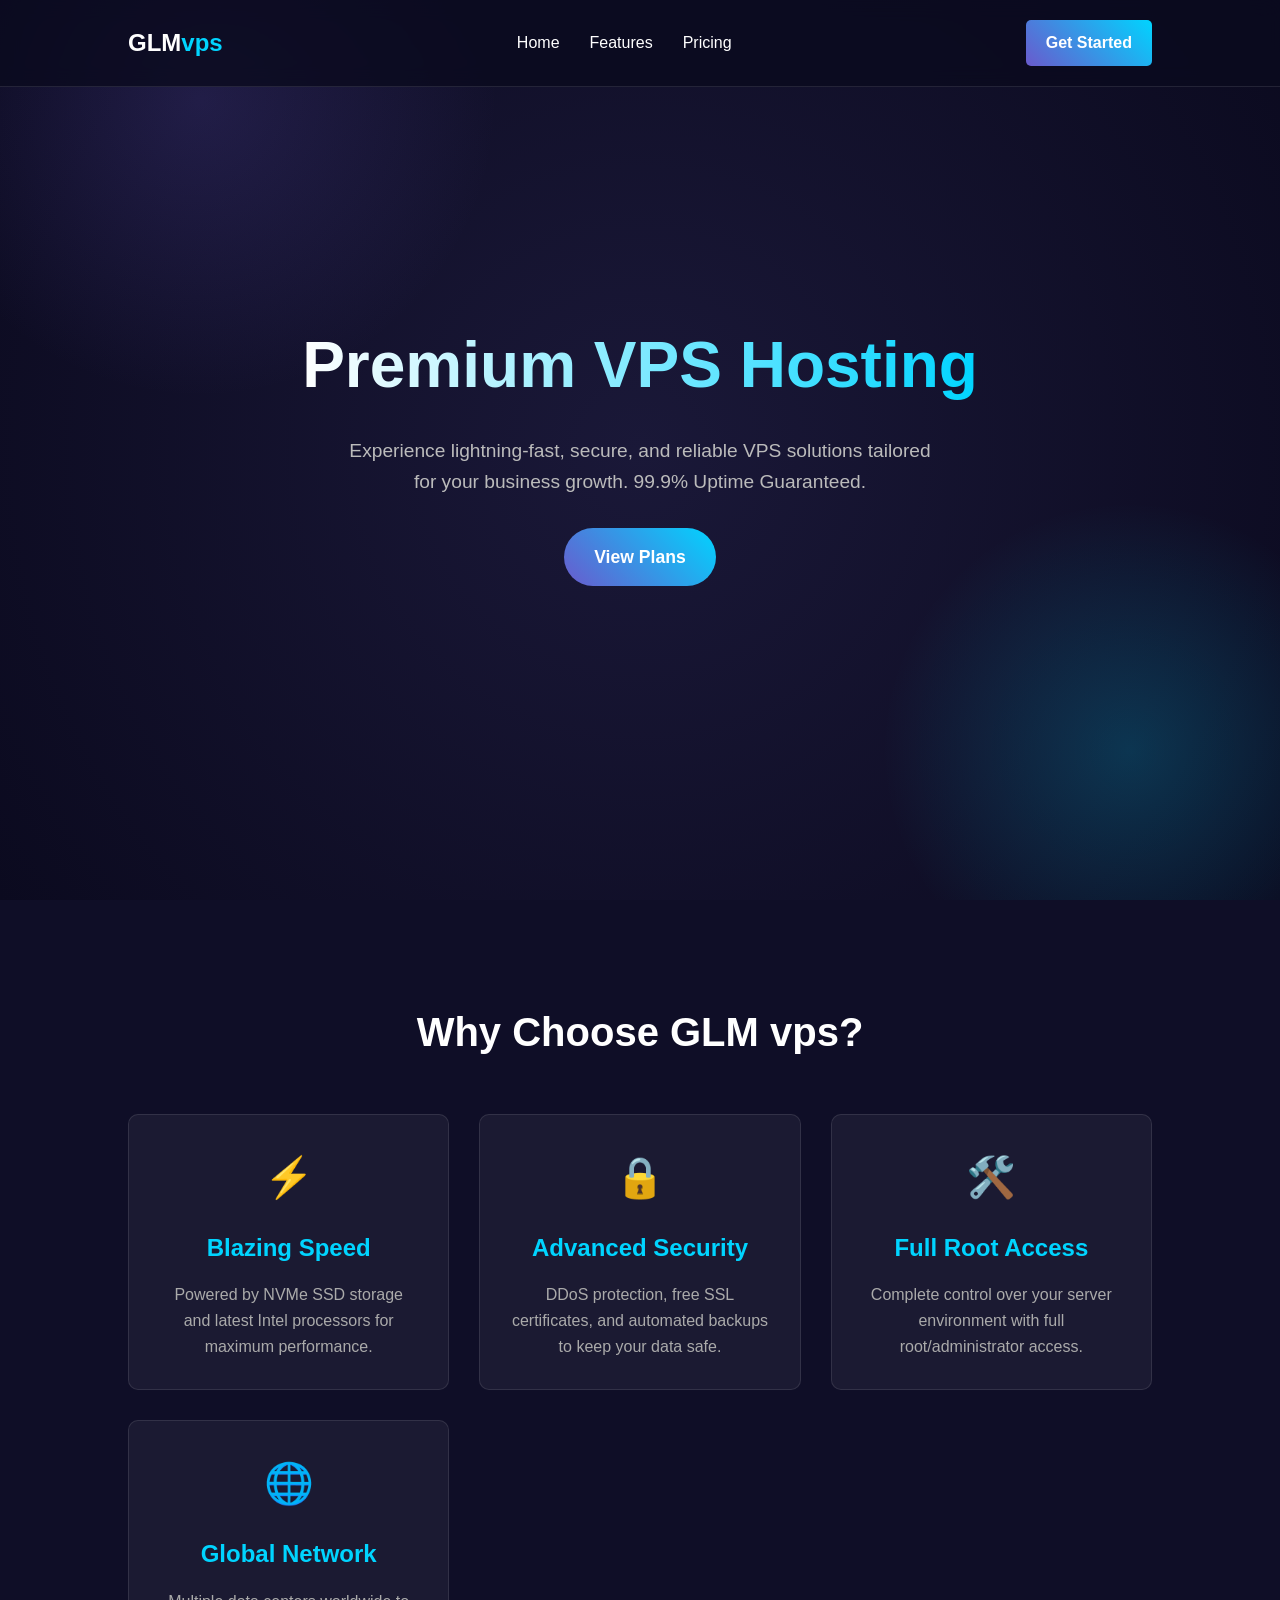
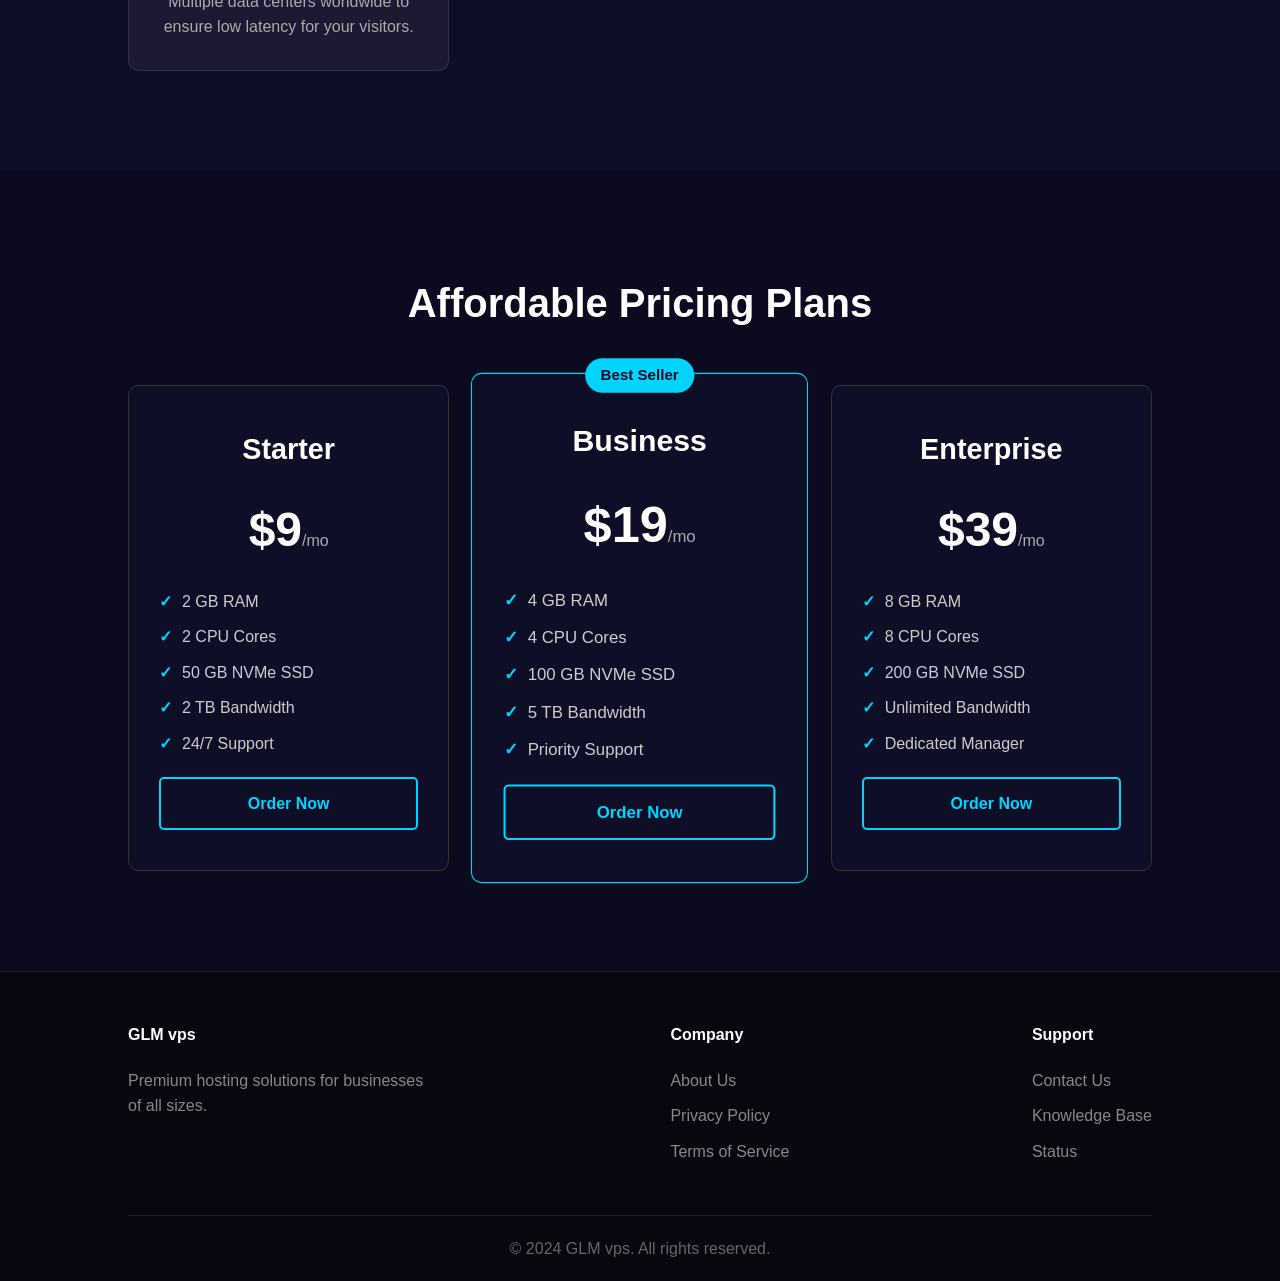
==== index.html @ 68cd2fed "feat: add GLM vps website" ====
<!DOCTYPE html>
<html lang="en">
<head>
    <meta charset="UTF-8">
    <meta name="viewport" content="width=device-width, initial-scale=1.0">
    <title>GLM vps - Premium Hosting & VPS Services</title>
    <style>
        :root {
            --primary: #6a5acd;
            --secondary: #00d4ff;
            --dark: #0b0a1f;
            --light: #ffffff;
            --gray: #f4f4f9;
        }
        * { margin: 0; padding: 0; box-sizing: border-box; font-family: 'Segoe UI', Tahoma, Geneva, Verdana, sans-serif; }
        body { background-color: var(--dark); color: var(--light); line-height: 1.6; }
        
        /* Navigation */
        nav {
            display: flex;
            justify-content: space-between;
            align-items: center;
            padding: 20px 10%;
            background: rgba(11, 10, 31, 0.8);
            backdrop-filter: blur(10px);
            position: fixed;
            width: 100%;
            top: 0;
            z-index: 1000;
            border-bottom: 1px solid rgba(255,255,255,0.1);
        }
        .logo { font-size: 24px; font-weight: bold; color: var(--light); text-decoration: none; }
        .logo span { color: var(--secondary); }
        .nav-links { display: flex; gap: 30px; list-style: none; }
        .nav-links a { color: var(--light); text-decoration: none; font-weight: 500; transition: 0.3s; }
        .nav-links a:hover { color: var(--secondary); }
        .btn-nav { background: linear-gradient(45deg, var(--primary), var(--secondary)); color: white; padding: 10px 20px; border-radius: 5px; text-decoration: none; font-weight: bold; }

        /* Hero Section */
        .hero {
            min-height: 100vh;
            display: flex;
            flex-direction: column;
            justify-content: center;
            align-items: center;
            text-align: center;
            padding: 0 10%;
            background: radial-gradient(circle at 50% 50%, #1a1838 0%, var(--dark) 100%);
            position: relative;
            overflow: hidden;
        }
        .hero::before {
            content: '';
            position: absolute;
            width: 600px;
            height: 600px;
            background: radial-gradient(circle, var(--primary) 0%, transparent 70%);
            opacity: 0.2;
            top: -200px;
            left: -100px;
        }
        .hero::after {
            content: '';
            position: absolute;
            width: 500px;
            height: 500px;
            background: radial-gradient(circle, var(--secondary) 0%, transparent 70%);
            opacity: 0.2;
            bottom: -100px;
            right: -100px;
        }
        .hero h1 { font-size: 4rem; margin-bottom: 20px; background: linear-gradient(90deg, var(--light), var(--secondary)); -webkit-background-clip: text; -webkit-text-fill-color: transparent; z-index: 1; }
        .hero p { font-size: 1.2rem; color: #bbb; max-width: 600px; margin-bottom: 30px; z-index: 1; }
        .btn-hero { background: linear-gradient(45deg, var(--primary), var(--secondary)); color: white; padding: 15px 30px; border-radius: 30px; text-decoration: none; font-weight: bold; font-size: 1.1rem; z-index: 1; transition: transform 0.3s; }
        .btn-hero:hover { transform: scale(1.05); }

        /* Features */
        .features { padding: 100px 10%; background: #0f0e27; text-align: center; }
        .features h2 { font-size: 2.5rem; margin-bottom: 50px; color: var(--light); }
        .features-grid { display: grid; grid-template-columns: repeat(auto-fit, minmax(300px, 1fr)); gap: 30px; }
        .feature-card { background: rgba(255,255,255,0.05); padding: 30px; border-radius: 10px; border: 1px solid rgba(255,255,255,0.1); transition: 0.3s; }
        .feature-card:hover { transform: translateY(-10px); border-color: var(--secondary); }
        .feature-icon { font-size: 40px; margin-bottom: 20px; }
        .feature-card h3 { font-size: 1.5rem; margin-bottom: 15px; color: var(--secondary); }
        .feature-card p { color: #aaa; }

        /* Pricing */
        .pricing { padding: 100px 10%; text-align: center; }
        .pricing h2 { font-size: 2.5rem; margin-bottom: 50px; }
        .pricing-grid { display: grid; grid-template-columns: repeat(auto-fit, minmax(300px, 1fr)); gap: 30px; max-width: 1200px; margin: 0 auto; }
        .price-card { background: #0f0e27; border: 1px solid #333; border-radius: 10px; padding: 40px 30px; position: relative; transition: 0.3s; }
        .price-card:hover { border-color: var(--primary); }
        .price-card.featured { border-color: var(--secondary); transform: scale(1.05); }
        .badge { position: absolute; top: -15px; left: 50%; transform: translateX(-50%); background: var(--secondary); color: var(--dark); padding: 5px 15px; border-radius: 20px; font-weight: bold; font-size: 0.9rem; }
        .price-card h3 { font-size: 1.8rem; margin-bottom: 10px; }
        .price { font-size: 3rem; font-weight: bold; color: var(--light); margin: 20px 0; }
        .price span { font-size: 1rem; color: #aaa; font-weight: normal; }
        .price-card ul { list-style: none; margin: 20px 0; text-align: left; }
        .price-card ul li { margin-bottom: 10px; color: #ccc; }
        .price-card ul li::before { content: '✓'; color: var(--secondary); margin-right: 10px; font-weight: bold; }
        .btn-price { display: block; text-align: center; padding: 12px; background: transparent; border: 2px solid var(--secondary); color: var(--secondary); text-decoration: none; border-radius: 5px; font-weight: bold; margin-top: 20px; transition: 0.3s; }
        .btn-price:hover { background: var(--secondary); color: var(--dark); }

        /* Footer */
        footer { background: #08070f; padding: 50px 10% 20px; border-top: 1px solid #222; }
        .footer-content { display: flex; justify-content: space-between; flex-wrap: wrap; gap: 40px; margin-bottom: 40px; }
        .footer-col h4 { color: var(--light); margin-bottom: 20px; }
        .footer-col a { display: block; color: #888; text-decoration: none; margin-bottom: 10px; transition: 0.3s; }
        .footer-col a:hover { color: var(--secondary); }
        .footer-bottom { text-align: center; color: #666; border-top: 1px solid #222; padding-top: 20px; }

        @media (max-width: 768px) {
            .nav-links { display: none; }
            .hero h1 { font-size: 2.5rem; }
            .price-card.featured { transform: none; }
        }
    </style>
</head>
<body>

    <nav>
        <a href="#" class="logo">GLM<span>vps</span></a>
        <ul class="nav-links">
            <li><a href="#home">Home</a></li>
            <li><a href="#features">Features</a></li>
            <li><a href="#pricing">Pricing</a></li>
        </ul>
        <a href="#pricing" class="btn-nav">Get Started</a>
    </nav>

    <section class="hero" id="home">
        <h1>Premium VPS Hosting</h1>
        <p>Experience lightning-fast, secure, and reliable VPS solutions tailored for your business growth. 99.9% Uptime Guaranteed.</p>
        <a href="#pricing" class="btn-hero">View Plans</a>
    </section>

    <section class="features" id="features">
        <h2>Why Choose GLM vps?</h2>
        <div class="features-grid">
            <div class="feature-card">
                <div class="feature-icon">⚡</div>
                <h3>Blazing Speed</h3>
                <p>Powered by NVMe SSD storage and latest Intel processors for maximum performance.</p>
            </div>
            <div class="feature-card">
                <div class="feature-icon">🔒</div>
                <h3>Advanced Security</h3>
                <p>DDoS protection, free SSL certificates, and automated backups to keep your data safe.</p>
            </div>
            <div class="feature-card">
                <div class="feature-icon">🛠️</div>
                <h3>Full Root Access</h3>
                <p>Complete control over your server environment with full root/administrator access.</p>
            </div>
            <div class="feature-card">
                <div class="feature-icon">🌐</div>
                <h3>Global Network</h3>
                <p>Multiple data centers worldwide to ensure low latency for your visitors.</p>
            </div>
        </div>
    </section>

    <section class="pricing" id="pricing">
        <h2>Affordable Pricing Plans</h2>
        <div class="pricing-grid">
            <div class="price-card">
                <h3>Starter</h3>
                <div class="price">$9<span>/mo</span></div>
                <ul>
                    <li>2 GB RAM</li>
                    <li>2 CPU Cores</li>
                    <li>50 GB NVMe SSD</li>
                    <li>2 TB Bandwidth</li>
                    <li>24/7 Support</li>
                </ul>
                <a href="#" class="btn-price">Order Now</a>
            </div>
            <div class="price-card featured">
                <span class="badge">Best Seller</span>
                <h3>Business</h3>
                <div class="price">$19<span>/mo</span></div>
                <ul>
                    <li>4 GB RAM</li>
                    <li>4 CPU Cores</li>
                    <li>100 GB NVMe SSD</li>
                    <li>5 TB Bandwidth</li>
                    <li>Priority Support</li>
                </ul>
                <a href="#" class="btn-price">Order Now</a>
            </div>
            <div class="price-card">
                <h3>Enterprise</h3>
                <div class="price">$39<span>/mo</span></div>
                <ul>
                    <li>8 GB RAM</li>
                    <li>8 CPU Cores</li>
                    <li>200 GB NVMe SSD</li>
                    <li>Unlimited Bandwidth</li>
                    <li>Dedicated Manager</li>
                </ul>
                <a href="#" class="btn-price">Order Now</a>
            </div>
        </div>
    </section>

    <footer>
        <div class="footer-content">
            <div class="footer-col">
                <h4>GLM vps</h4>
                <p style="color: #888; max-width: 300px;">Premium hosting solutions for businesses of all sizes.</p>
            </div>
            <div class="footer-col">
                <h4>Company</h4>
                <a href="#">About Us</a>
                <a href="#">Privacy Policy</a>
                <a href="#">Terms of Service</a>
            </div>
            <div class="footer-col">
                <h4>Support</h3>
                <a href="#">Contact Us</a>
                <a href="#">Knowledge Base</a>
                <a href="#">Status</a>
            </div>
        </div>
        <div class="footer-bottom">
            <p>&copy; 2024 GLM vps. All rights reserved.</p>
        </div>
    </footer>

</body>
</html>
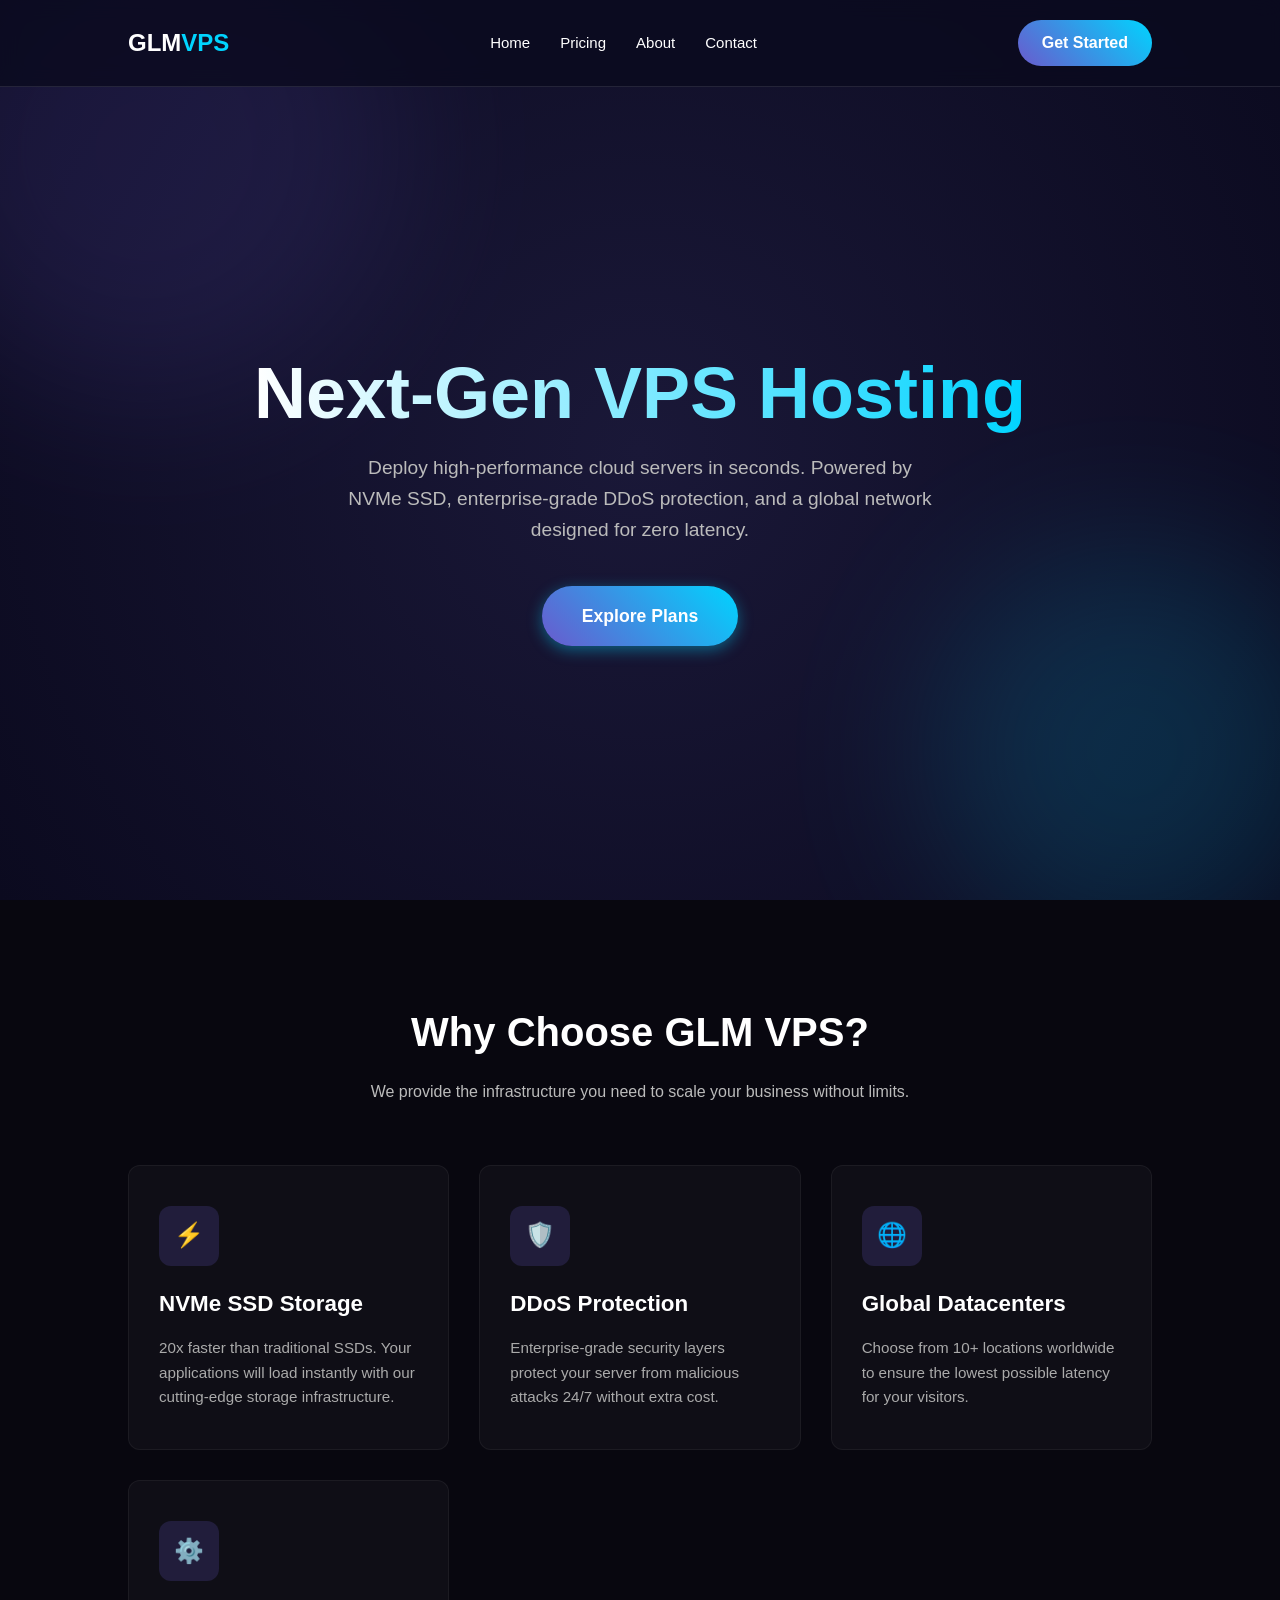
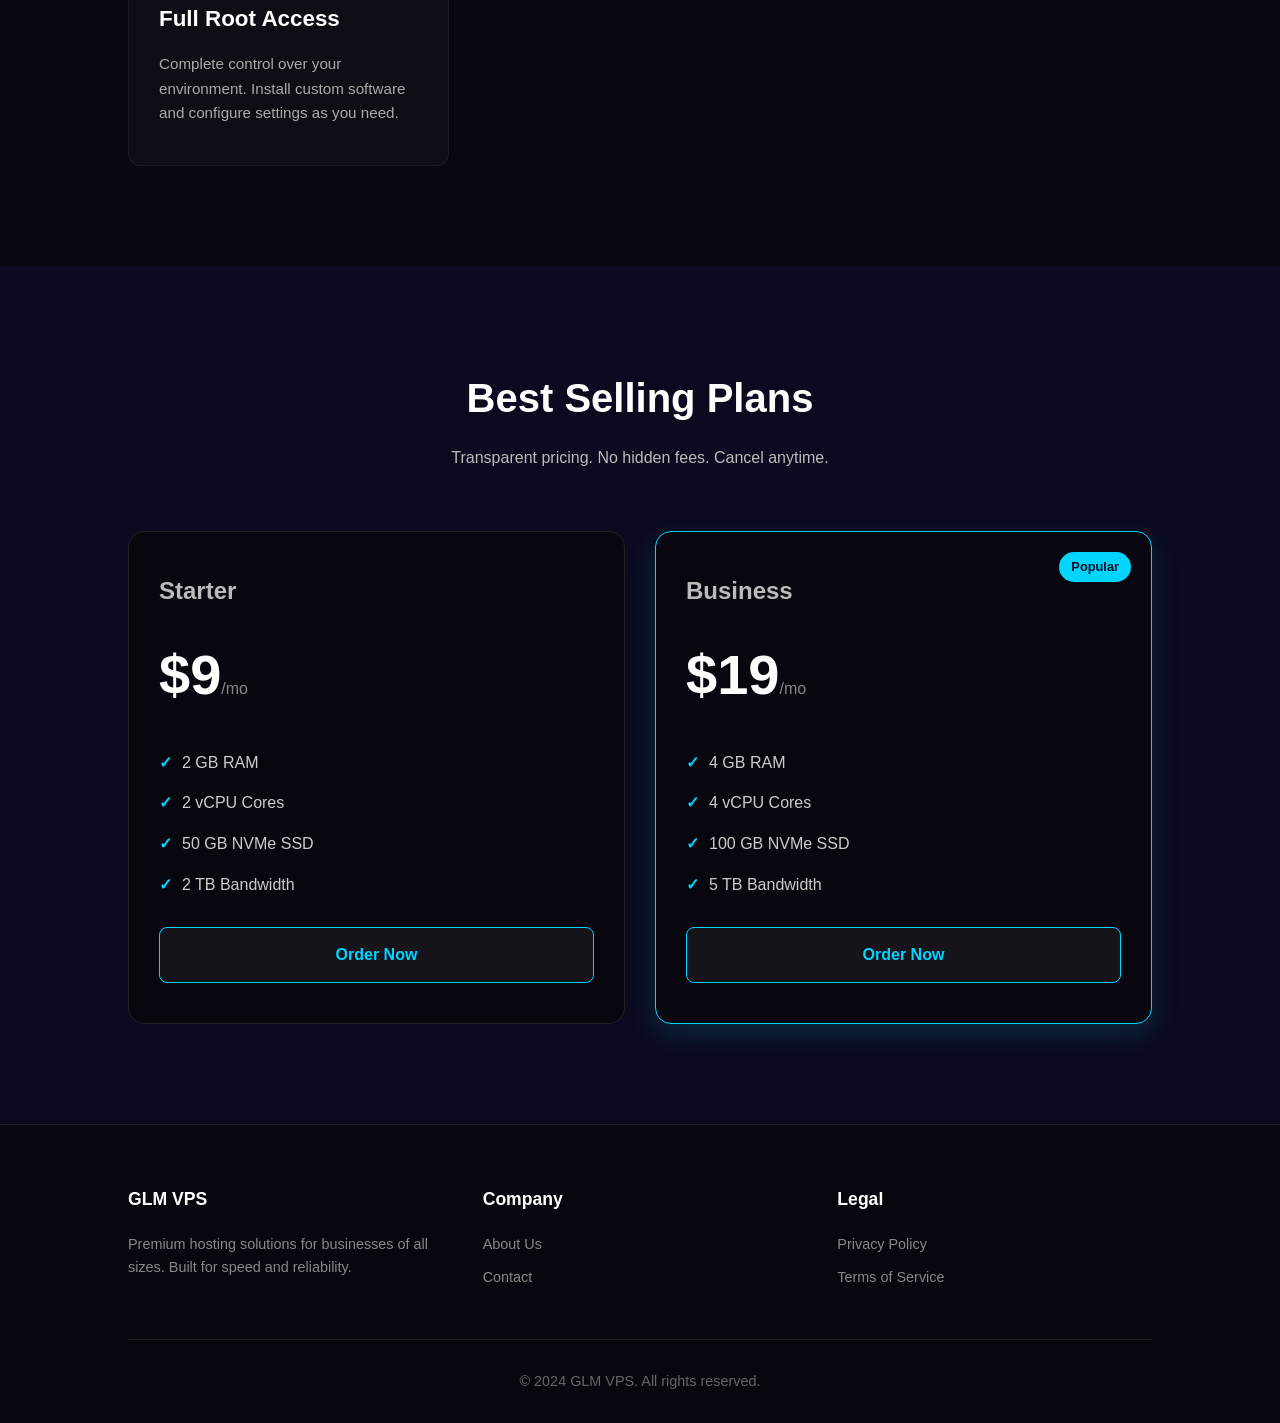
==== commit ebbefb04: "feat: pro index page" ====
--- a/index.html
+++ b/index.html
@@ -4,202 +4,91 @@
 <head>
     <meta charset="UTF-8">
     <meta name="viewport" content="width=device-width, initial-scale=1.0">
-    <title>GLM vps - Premium Hosting & VPS Services</title>
-    <style>
-        :root {
-            --primary: #6a5acd;
-            --secondary: #00d4ff;
-            --dark: #0b0a1f;
-            --light: #ffffff;
-            --gray: #f4f4f9;
-        }
-        * { margin: 0; padding: 0; box-sizing: border-box; font-family: 'Segoe UI', Tahoma, Geneva, Verdana, sans-serif; }
-        body { background-color: var(--dark); color: var(--light); line-height: 1.6; }
-        
-        /* Navigation */
-        nav {
-            display: flex;
-            justify-content: space-between;
-            align-items: center;
-            padding: 20px 10%;
-            background: rgba(11, 10, 31, 0.8);
-            backdrop-filter: blur(10px);
-            position: fixed;
-            width: 100%;
-            top: 0;
-            z-index: 1000;
-            border-bottom: 1px solid rgba(255,255,255,0.1);
-        }
-        .logo { font-size: 24px; font-weight: bold; color: var(--light); text-decoration: none; }
-        .logo span { color: var(--secondary); }
-        .nav-links { display: flex; gap: 30px; list-style: none; }
-        .nav-links a { color: var(--light); text-decoration: none; font-weight: 500; transition: 0.3s; }
-        .nav-links a:hover { color: var(--secondary); }
-        .btn-nav { background: linear-gradient(45deg, var(--primary), var(--secondary)); color: white; padding: 10px 20px; border-radius: 5px; text-decoration: none; font-weight: bold; }
-
-        /* Hero Section */
-        .hero {
-            min-height: 100vh;
-            display: flex;
-            flex-direction: column;
-            justify-content: center;
-            align-items: center;
-            text-align: center;
-            padding: 0 10%;
-            background: radial-gradient(circle at 50% 50%, #1a1838 0%, var(--dark) 100%);
-            position: relative;
-            overflow: hidden;
-        }
-        .hero::before {
-            content: '';
-            position: absolute;
-            width: 600px;
-            height: 600px;
-            background: radial-gradient(circle, var(--primary) 0%, transparent 70%);
-            opacity: 0.2;
-            top: -200px;
-            left: -100px;
-        }
-        .hero::after {
-            content: '';
-            position: absolute;
-            width: 500px;
-            height: 500px;
-            background: radial-gradient(circle, var(--secondary) 0%, transparent 70%);
-            opacity: 0.2;
-            bottom: -100px;
-            right: -100px;
-        }
-        .hero h1 { font-size: 4rem; margin-bottom: 20px; background: linear-gradient(90deg, var(--light), var(--secondary)); -webkit-background-clip: text; -webkit-text-fill-color: transparent; z-index: 1; }
-        .hero p { font-size: 1.2rem; color: #bbb; max-width: 600px; margin-bottom: 30px; z-index: 1; }
-        .btn-hero { background: linear-gradient(45deg, var(--primary), var(--secondary)); color: white; padding: 15px 30px; border-radius: 30px; text-decoration: none; font-weight: bold; font-size: 1.1rem; z-index: 1; transition: transform 0.3s; }
-        .btn-hero:hover { transform: scale(1.05); }
-
-        /* Features */
-        .features { padding: 100px 10%; background: #0f0e27; text-align: center; }
-        .features h2 { font-size: 2.5rem; margin-bottom: 50px; color: var(--light); }
-        .features-grid { display: grid; grid-template-columns: repeat(auto-fit, minmax(300px, 1fr)); gap: 30px; }
-        .feature-card { background: rgba(255,255,255,0.05); padding: 30px; border-radius: 10px; border: 1px solid rgba(255,255,255,0.1); transition: 0.3s; }
-        .feature-card:hover { transform: translateY(-10px); border-color: var(--secondary); }
-        .feature-icon { font-size: 40px; margin-bottom: 20px; }
-        .feature-card h3 { font-size: 1.5rem; margin-bottom: 15px; color: var(--secondary); }
-        .feature-card p { color: #aaa; }
-
-        /* Pricing */
-        .pricing { padding: 100px 10%; text-align: center; }
-        .pricing h2 { font-size: 2.5rem; margin-bottom: 50px; }
-        .pricing-grid { display: grid; grid-template-columns: repeat(auto-fit, minmax(300px, 1fr)); gap: 30px; max-width: 1200px; margin: 0 auto; }
-        .price-card { background: #0f0e27; border: 1px solid #333; border-radius: 10px; padding: 40px 30px; position: relative; transition: 0.3s; }
-        .price-card:hover { border-color: var(--primary); }
-        .price-card.featured { border-color: var(--secondary); transform: scale(1.05); }
-        .badge { position: absolute; top: -15px; left: 50%; transform: translateX(-50%); background: var(--secondary); color: var(--dark); padding: 5px 15px; border-radius: 20px; font-weight: bold; font-size: 0.9rem; }
-        .price-card h3 { font-size: 1.8rem; margin-bottom: 10px; }
-        .price { font-size: 3rem; font-weight: bold; color: var(--light); margin: 20px 0; }
-        .price span { font-size: 1rem; color: #aaa; font-weight: normal; }
-        .price-card ul { list-style: none; margin: 20px 0; text-align: left; }
-        .price-card ul li { margin-bottom: 10px; color: #ccc; }
-        .price-card ul li::before { content: '✓'; color: var(--secondary); margin-right: 10px; font-weight: bold; }
-        .btn-price { display: block; text-align: center; padding: 12px; background: transparent; border: 2px solid var(--secondary); color: var(--secondary); text-decoration: none; border-radius: 5px; font-weight: bold; margin-top: 20px; transition: 0.3s; }
-        .btn-price:hover { background: var(--secondary); color: var(--dark); }
-
-        /* Footer */
-        footer { background: #08070f; padding: 50px 10% 20px; border-top: 1px solid #222; }
-        .footer-content { display: flex; justify-content: space-between; flex-wrap: wrap; gap: 40px; margin-bottom: 40px; }
-        .footer-col h4 { color: var(--light); margin-bottom: 20px; }
-        .footer-col a { display: block; color: #888; text-decoration: none; margin-bottom: 10px; transition: 0.3s; }
-        .footer-col a:hover { color: var(--secondary); }
-        .footer-bottom { text-align: center; color: #666; border-top: 1px solid #222; padding-top: 20px; }
-
-        @media (max-width: 768px) {
-            .nav-links { display: none; }
-            .hero h1 { font-size: 2.5rem; }
-            .price-card.featured { transform: none; }
-        }
-    </style>
+    <title>GLM VPS - High Performance SSD VPS Hosting &amp; Cloud Servers</title>
+    <meta name="description" content="Experience lightning-fast, secure, and reliable VPS hosting with GLM VPS. 99.9% Uptime Guarantee, NVMe SSD Storage, and 24/7 Expert Support.">
+    <meta name="keywords" content="VPS Hosting, Cloud Servers, SSD VPS, Cheap VPS, GLM VPS, Web Hosting">
+    <!-- Open Graph / SEO -->
+    <meta property="og:title" content="GLM VPS - Premium High Performance Hosting">
+    <meta property="og:description" content="Blazing fast NVMe SSD VPS Hosting with 99.9% uptime.">
+    <meta property="og:type" content="website">
+    <link rel="stylesheet" href="style.css">
 </head>
 <body>
-
     <nav>
-        <a href="#" class="logo">GLM<span>vps</span></a>
-        <ul class="nav-links">
-            <li><a href="#home">Home</a></li>
-            <li><a href="#features">Features</a></li>
-            <li><a href="#pricing">Pricing</a></li>
+        <a href="index.html" class="logo">GLM<span>VPS</span></a>
+        <ul class="nav-links" id="navLinks">
+            <li><a href="index.html">Home</a></li>
+            <li><a href="pricing.html">Pricing</a></li>
+            <li><a href="about.html">About</a></li>
+            <li><a href="contact.html">Contact</a></li>
         </ul>
-        <a href="#pricing" class="btn-nav">Get Started</a>
+        <a href="pricing.html" class="btn-nav">Get Started</a>
+        <button class="hamburger" onclick="toggleMenu()">☰</button>
     </nav>
 
-    <section class="hero" id="home">
-        <h1>Premium VPS Hosting</h1>
-        <p>Experience lightning-fast, secure, and reliable VPS solutions tailored for your business growth. 99.9% Uptime Guaranteed.</p>
-        <a href="#pricing" class="btn-hero">View Plans</a>
+    <section class="hero">
+        <h1>Next-Gen VPS Hosting</h1>
+        <p>Deploy high-performance cloud servers in seconds. Powered by NVMe SSD, enterprise-grade DDoS protection, and a global network designed for zero latency.</p>
+        <a href="pricing.html" class="btn-hero">Explore Plans</a>
     </section>
 
-    <section class="features" id="features">
-        <h2>Why Choose GLM vps?</h2>
+    <section class="features">
+        <div class="section-header">
+            <h2>Why Choose GLM VPS?</h2>
+            <p>We provide the infrastructure you need to scale your business without limits.</p>
+        </div>
         <div class="features-grid">
             <div class="feature-card">
                 <div class="feature-icon">⚡</div>
-                <h3>Blazing Speed</h3>
-                <p>Powered by NVMe SSD storage and latest Intel processors for maximum performance.</p>
+                <h3>NVMe SSD Storage</h3>
+                <p>20x faster than traditional SSDs. Your applications will load instantly with our cutting-edge storage infrastructure.</p>
             </div>
             <div class="feature-card">
-                <div class="feature-icon">🔒</div>
-                <h3>Advanced Security</h3>
-                <p>DDoS protection, free SSL certificates, and automated backups to keep your data safe.</p>
-            </div>
-            <div class="feature-card">
-                <div class="feature-icon">🛠️</div>
-                <h3>Full Root Access</h3>
-                <p>Complete control over your server environment with full root/administrator access.</p>
+                <div class="feature-icon">🛡️</div>
+                <h3>DDoS Protection</h3>
+                <p>Enterprise-grade security layers protect your server from malicious attacks 24/7 without extra cost.</p>
             </div>
             <div class="feature-card">
                 <div class="feature-icon">🌐</div>
-                <h3>Global Network</h3>
-                <p>Multiple data centers worldwide to ensure low latency for your visitors.</p>
+                <h3>Global Datacenters</h3>
+                <p>Choose from 10+ locations worldwide to ensure the lowest possible latency for your visitors.</p>
+            </div>
+            <div class="feature-card">
+                <div class="feature-icon">⚙️</div>
+                <h3>Full Root Access</h3>
+                <p>Complete control over your environment. Install custom software and configure settings as you need.</p>
             </div>
         </div>
     </section>
 
-    <section class="pricing" id="pricing">
-        <h2>Affordable Pricing Plans</h2>
+    <section class="pricing">
+        <div class="section-header">
+            <h2>Best Selling Plans</h2>
+            <p>Transparent pricing. No hidden fees. Cancel anytime.</p>
+        </div>
         <div class="pricing-grid">
             <div class="price-card">
                 <h3>Starter</h3>
                 <div class="price">$9<span>/mo</span></div>
                 <ul>
                     <li>2 GB RAM</li>
-                    <li>2 CPU Cores</li>
+                    <li>2 vCPU Cores</li>
                     <li>50 GB NVMe SSD</li>
                     <li>2 TB Bandwidth</li>
-                    <li>24/7 Support</li>
                 </ul>
-                <a href="#" class="btn-price">Order Now</a>
+                <a href="contact.html" class="btn-price">Order Now</a>
             </div>
             <div class="price-card featured">
-                <span class="badge">Best Seller</span>
+                <span class="badge">Popular</span>
                 <h3>Business</h3>
                 <div class="price">$19<span>/mo</span></div>
                 <ul>
                     <li>4 GB RAM</li>
-                    <li>4 CPU Cores</li>
+                    <li>4 vCPU Cores</li>
                     <li>100 GB NVMe SSD</li>
                     <li>5 TB Bandwidth</li>
-                    <li>Priority Support</li>
                 </ul>
-                <a href="#" class="btn-price">Order Now</a>
-            </div>
-            <div class="price-card">
-                <h3>Enterprise</h3>
-                <div class="price">$39<span>/mo</span></div>
-                <ul>
-                    <li>8 GB RAM</li>
-                    <li>8 CPU Cores</li>
-                    <li>200 GB NVMe SSD</li>
-                    <li>Unlimited Bandwidth</li>
-                    <li>Dedicated Manager</li>
-                </ul>
-                <a href="#" class="btn-price">Order Now</a>
+                <a href="contact.html" class="btn-price">Order Now</a>
             </div>
         </div>
     </section>
@@ -207,26 +96,27 @@
     <footer>
         <div class="footer-content">
             <div class="footer-col">
-                <h4>GLM vps</h4>
-                <p style="color: #888; max-width: 300px;">Premium hosting solutions for businesses of all sizes.</p>
+                <h4>GLM VPS</h4>
+                <p style="color: #888; font-size: 0.9rem;">Premium hosting solutions for businesses of all sizes. Built for speed and reliability.</p>
             </div>
             <div class="footer-col">
                 <h4>Company</h4>
-                <a href="#">About Us</a>
+                <a href="about.html">About Us</a>
+                <a href="contact.html">Contact</a>
+            </div>
+            <div class="footer-col">
+                <h4>Legal</h4>
                 <a href="#">Privacy Policy</a>
                 <a href="#">Terms of Service</a>
             </div>
-            <div class="footer-col">
-                <h4>Support</h3>
-                <a href="#">Contact Us</a>
-                <a href="#">Knowledge Base</a>
-                <a href="#">Status</a>
-            </div>
         </div>
         <div class="footer-bottom">
-            <p>&copy; 2024 GLM vps. All rights reserved.</p>
+            <p>&copy; 2024 GLM VPS. All rights reserved.</p>
         </div>
     </footer>
 
-</body>
-</html>
+    <script>
+        function toggleMenu() {
+            document.getElementById('navLinks').classList.toggle('active');
+        }
+    
--- a/style.css
+++ b/style.css
@@ -0,0 +1,105 @@
+
+:root {
+    --primary: #6a5acd;
+    --secondary: #00d4ff;
+    --dark: #0b0a1f;
+    --darker: #08070f;
+    --light: #ffffff;
+    --gray: #bbb;
+}
+* { margin: 0; padding: 0; box-sizing: border-box; font-family: 'Inter', 'Segoe UI', Tahoma, Geneva, Verdana, sans-serif; }
+html { scroll-behavior: smooth; }
+body { background-color: var(--dark); color: var(--light); line-height: 1.6; overflow-x: hidden; }
+a { text-decoration: none; color: var(--light); }
+img { max-width: 100%; }
+
+/* Navigation */
+nav {
+    display: flex; justify-content: space-between; align-items: center;
+    padding: 20px 10%; background: rgba(11, 10, 31, 0.8);
+    backdrop-filter: blur(10px); position: fixed; width: 100%; top: 0; z-index: 1000;
+    border-bottom: 1px solid rgba(255,255,255,0.1);
+}
+.logo { font-size: 24px; font-weight: 800; }
+.logo span { color: var(--secondary); }
+.nav-links { display: flex; gap: 30px; list-style: none; }
+.nav-links a { font-weight: 500; transition: 0.3s; font-size: 15px; }
+.nav-links a:hover { color: var(--secondary); }
+.btn-nav { background: linear-gradient(45deg, var(--primary), var(--secondary)); padding: 10px 24px; border-radius: 30px; font-weight: 600; }
+.hamburger { display: none; cursor: pointer; font-size: 24px; color: white; background: none; border: none; }
+
+/* Hero Section */
+.hero {
+    min-height: 100vh; display: flex; flex-direction: column; justify-content: center; align-items: center;
+    text-align: center; padding: 100px 10% 0; background: radial-gradient(circle at 50% 50%, #1a1838 0%, var(--dark) 100%);
+    position: relative; overflow: hidden;
+}
+.hero::before, .hero::after { content: ''; position: absolute; border-radius: 50%; filter: blur(80px); opacity: 0.15; z-index: 0; }
+.hero::before { width: 500px; height: 500px; background: var(--primary); top: -100px; left: -100px; }
+.hero::after { width: 400px; height: 400px; background: var(--secondary); bottom: -50px; right: -50px; }
+.hero h1 { font-size: 4.5rem; margin-bottom: 20px; line-height: 1.1; background: linear-gradient(90deg, #fff, var(--secondary)); -webkit-background-clip: text; -webkit-text-fill-color: transparent; z-index: 1; }
+.hero p { font-size: 1.2rem; color: var(--gray); max-width: 600px; margin-bottom: 40px; z-index: 1; }
+.btn-hero { background: linear-gradient(45deg, var(--primary), var(--secondary)); color: white; padding: 16px 40px; border-radius: 30px; font-weight: 700; font-size: 1.1rem; z-index: 1; transition: transform 0.3s; box-shadow: 0 4px 15px rgba(0, 212, 255, 0.4); }
+.btn-hero:hover { transform: translateY(-3px); }
+
+/* Sections General */
+section { padding: 100px 10%; }
+.section-header { text-align: center; margin-bottom: 60px; }
+.section-header h2 { font-size: 2.5rem; margin-bottom: 15px; color: var(--light); }
+.section-header p { color: var(--gray); max-width: 600px; margin: 0 auto; }
+
+/* Features */
+.features { background: var(--darker); }
+.features-grid { display: grid; grid-template-columns: repeat(auto-fit, minmax(300px, 1fr)); gap: 30px; }
+.feature-card { background: rgba(255,255,255,0.03); padding: 40px 30px; border-radius: 12px; border: 1px solid rgba(255,255,255,0.05); transition: 0.4s; }
+.feature-card:hover { transform: translateY(-10px); background: rgba(255,255,255,0.05); border-color: var(--secondary); }
+.feature-icon { width: 60px; height: 60px; background: rgba(106, 90, 205, 0.2); border-radius: 12px; display: flex; align-items: center; justify-content: center; font-size: 24px; margin-bottom: 20px; color: var(--secondary); }
+.feature-card h3 { font-size: 1.4rem; margin-bottom: 15px; color: var(--light); }
+.feature-card p { color: #aaa; font-size: 0.95rem; }
+
+/* Pricing */
+.pricing { background: var(--dark); }
+.pricing-grid { display: grid; grid-template-columns: repeat(auto-fit, minmax(280px, 1fr)); gap: 30px; max-width: 1200px; margin: 0 auto; }
+.price-card { background: var(--darker); border: 1px solid #222; border-radius: 16px; padding: 40px 30px; position: relative; transition: 0.4s; }
+.price-card:hover { border-color: var(--primary); transform: scale(1.02); }
+.price-card.featured { border-color: var(--secondary); box-shadow: 0 10px 30px rgba(0, 212, 255, 0.15); }
+.badge { position: absolute; top: 20px; right: 20px; background: var(--secondary); color: var(--dark); padding: 5px 12px; border-radius: 20px; font-weight: 700; font-size: 0.8rem; }
+.price-card h3 { font-size: 1.5rem; margin-bottom: 10px; color: var(--gray); }
+.price { font-size: 3.5rem; font-weight: 800; color: var(--light); margin: 20px 0; }
+.price span { font-size: 1rem; color: #888; font-weight: 400; }
+.price-card ul { list-style: none; margin: 30px 0; }
+.price-card ul li { margin-bottom: 15px; color: #ccc; display: flex; align-items: center; }
+.price-card ul li::before { content: '✓'; color: var(--secondary); margin-right: 10px; font-weight: bold; }
+.btn-price { display: block; text-align: center; padding: 14px; background: rgba(255,255,255,0.05); border: 1px solid var(--secondary); color: var(--secondary); border-radius: 8px; font-weight: 700; transition: 0.3s; }
+.btn-price:hover { background: var(--secondary); color: var(--dark); }
+
+/* Footer */
+footer { background: var(--darker); padding: 60px 10% 30px; border-top: 1px solid #222; }
+.footer-content { display: flex; justify-content: space-between; flex-wrap: wrap; gap: 40px; margin-bottom: 40px; }
+.footer-col { flex: 1; min-width: 200px; }
+.footer-col h4 { color: var(--light); margin-bottom: 20px; font-size: 1.1rem; }
+.footer-col a { display: block; color: #888; margin-bottom: 10px; transition: 0.3s; font-size: 0.9rem; }
+.footer-col a:hover { color: var(--secondary); }
+.footer-bottom { text-align: center; color: #666; border-top: 1px solid #222; padding-top: 30px; font-size: 0.9rem; }
+
+/* Page Header (For inner pages) */
+.page-header { padding-top: 150px; text-align: center; background: radial-gradient(circle at 50% 50%, #1a1838 0%, var(--dark) 100%); padding-bottom: 50px; }
+.page-header h1 { font-size: 3rem; margin-bottom: 10px; }
+
+/* Contact Form */
+.contact-form { max-width: 600px; margin: 0 auto; background: var(--darker); padding: 40px; border-radius: 12px; border: 1px solid #222; }
+.form-group { margin-bottom: 20px; }
+.form-group label { display: block; margin-bottom: 8px; color: var(--gray); }
+.form-group input, .form-group textarea { width: 100%; padding: 12px; background: var(--dark); border: 1px solid #333; border-radius: 6px; color: white; }
+.form-group textarea { resize: vertical; }
+.btn-submit { width: 100%; padding: 14px; background: linear-gradient(45deg, var(--primary), var(--secondary)); border: none; color: white; border-radius: 6px; font-weight: 700; cursor: pointer; }
+
+/* Responsive */
+@media (max-width: 768px) {
+    .nav-links { display: none; position: absolute; top: 70px; left: 0; width: 100%; background: var(--darker); flex-direction: column; padding: 20px; gap: 15px; border-bottom: 1px solid #333; }
+    .nav-links.active { display: flex; }
+    .hamburger { display: block; }
+    .btn-nav { display: none; }
+    .hero h1 { font-size: 2.5rem; }
+    .price-card.featured { transform: none; }
+}
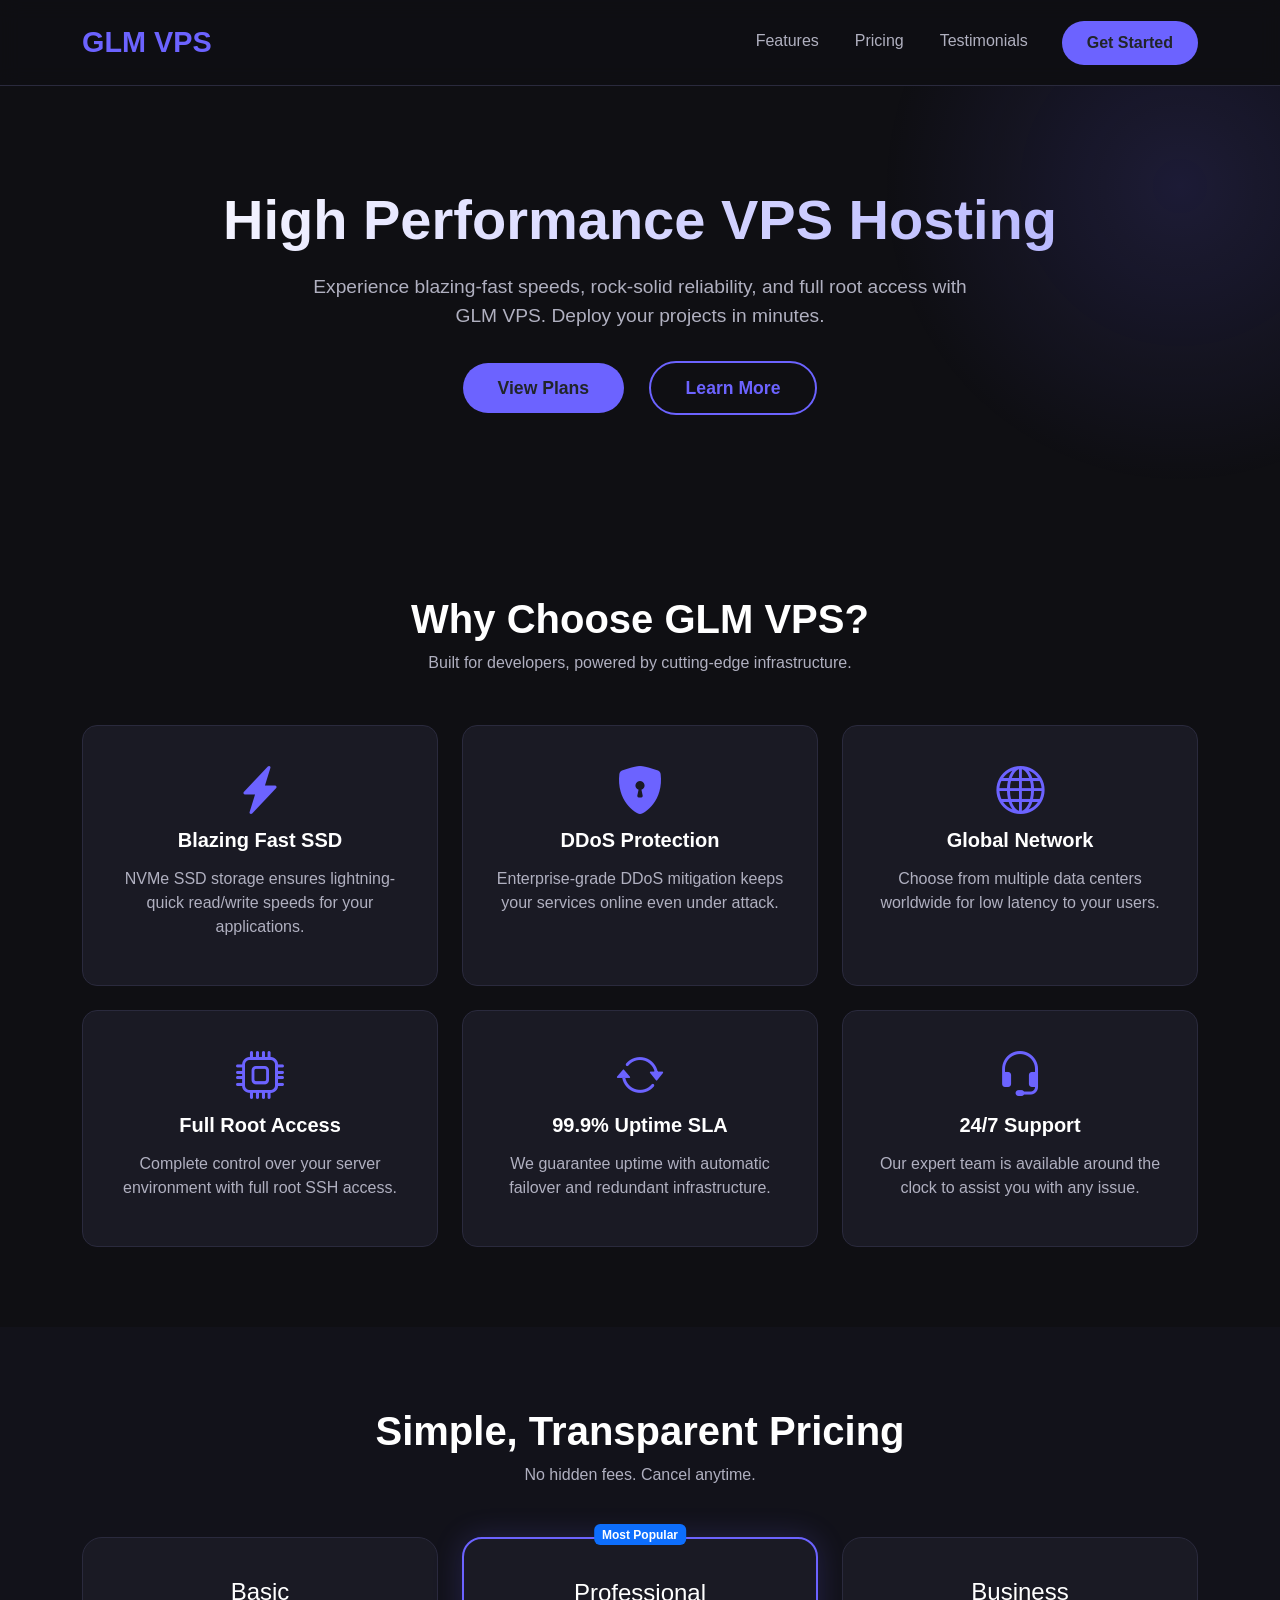
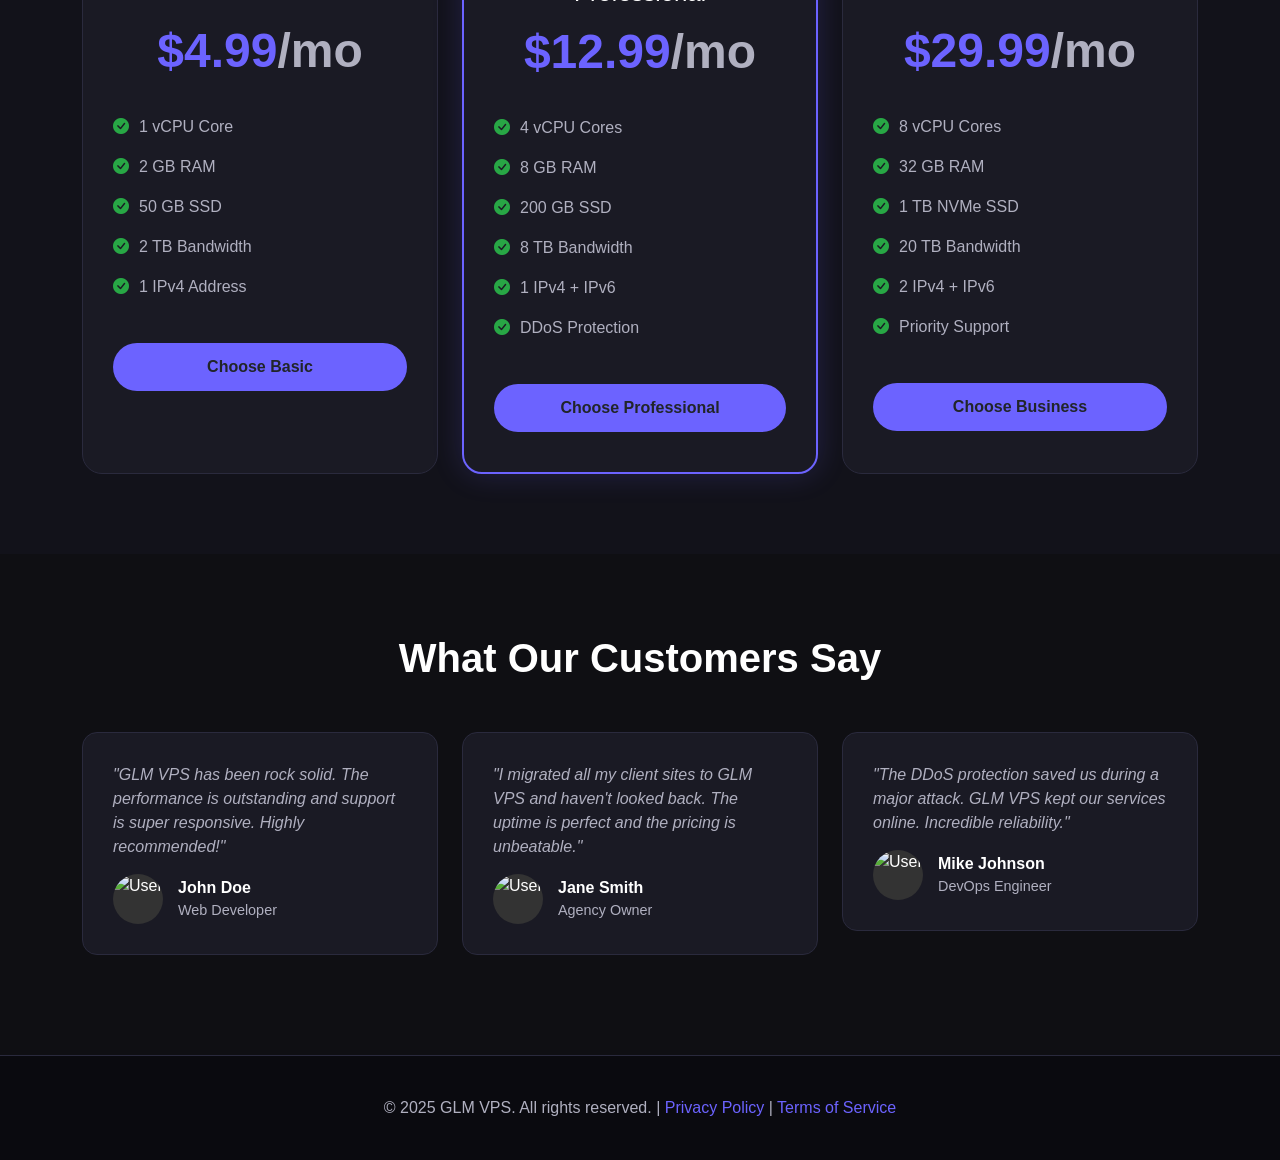
==== commit 28ecb4a1: "Update index.html via GLM VPS Push Tool" ====
--- a/index.html
+++ b/index.html
@@ -1,122 +1,458 @@
-
 <!DOCTYPE html>
 <html lang="en">
 <head>
     <meta charset="UTF-8">
     <meta name="viewport" content="width=device-width, initial-scale=1.0">
-    <title>GLM VPS - High Performance SSD VPS Hosting &amp; Cloud Servers</title>
-    <meta name="description" content="Experience lightning-fast, secure, and reliable VPS hosting with GLM VPS. 99.9% Uptime Guarantee, NVMe SSD Storage, and 24/7 Expert Support.">
-    <meta name="keywords" content="VPS Hosting, Cloud Servers, SSD VPS, Cheap VPS, GLM VPS, Web Hosting">
-    <!-- Open Graph / SEO -->
-    <meta property="og:title" content="GLM VPS - Premium High Performance Hosting">
-    <meta property="og:description" content="Blazing fast NVMe SSD VPS Hosting with 99.9% uptime.">
-    <meta property="og:type" content="website">
-    <link rel="stylesheet" href="style.css">
+    <title>GLM VPS - High Performance VPS Hosting</title>
+    <link href="https://cdn.jsdelivr.net/npm/bootstrap@5.3.0/dist/css/bootstrap.min.css" rel="stylesheet">
+    <link rel="stylesheet" href="https://cdn.jsdelivr.net/npm/bootstrap-icons@1.11.3/font/bootstrap-icons.min.css">
+    <style>
+        :root {
+            --bg-dark: #0f0f13;
+            --bg-card: #1a1a24;
+            --accent: #6c63ff;
+            --accent-hover: #5a52d5;
+            --text-primary: #ffffff;
+            --text-secondary: #b0b0c0;
+            --border: #2a2a3d;
+        }
+        * {
+            margin: 0;
+            padding: 0;
+            box-sizing: border-box;
+        }
+        body {
+            background-color: var(--bg-dark);
+            color: var(--text-primary);
+            font-family: 'Segoe UI', Tahoma, Geneva, Verdana, sans-serif;
+        }
+        .navbar {
+            background-color: rgba(15,15,19,0.95);
+            backdrop-filter: blur(10px);
+            border-bottom: 1px solid var(--border);
+            padding: 1rem 0;
+        }
+        .navbar-brand {
+            font-weight: 700;
+            font-size: 1.8rem;
+            color: var(--accent) !important;
+        }
+        .nav-link {
+            color: var(--text-secondary) !important;
+            font-weight: 500;
+            margin: 0 10px;
+            transition: color 0.3s;
+        }
+        .nav-link:hover {
+            color: var(--text-primary) !important;
+        }
+        .btn-primary-custom {
+            background-color: var(--accent);
+            border: none;
+            padding: 10px 25px;
+            border-radius: 30px;
+            font-weight: 600;
+            transition: all 0.3s;
+        }
+        .btn-primary-custom:hover {
+            background-color: var(--accent-hover);
+            transform: translateY(-2px);
+        }
+        .hero {
+            padding: 100px 0;
+            text-align: center;
+            position: relative;
+            overflow: hidden;
+        }
+        .hero::before {
+            content: '';
+            position: absolute;
+            width: 600px;
+            height: 600px;
+            background: radial-gradient(circle, rgba(108,99,255,0.15) 0%, transparent 70%);
+            top: -200px;
+            right: -200px;
+            border-radius: 50%;
+            z-index: 0;
+        }
+        .hero .container {
+            position: relative;
+            z-index: 1;
+        }
+        .hero h1 {
+            font-size: 3.5rem;
+            font-weight: 800;
+            margin-bottom: 20px;
+            background: linear-gradient(135deg, #ffffff 0%, #b0b0ff 100%);
+            -webkit-background-clip: text;
+            -webkit-text-fill-color: transparent;
+            background-clip: text;
+        }
+        .hero p {
+            font-size: 1.2rem;
+            color: var(--text-secondary);
+            max-width: 700px;
+            margin: 0 auto 30px;
+        }
+        .hero .btn {
+            padding: 12px 35px;
+            font-size: 1.1rem;
+            margin: 0 10px;
+        }
+        .btn-outline-custom {
+            border: 2px solid var(--accent);
+            color: var(--accent);
+            border-radius: 30px;
+            font-weight: 600;
+            transition: all 0.3s;
+        }
+        .btn-outline-custom:hover {
+            background-color: var(--accent);
+            color: #fff;
+        }
+        .features {
+            padding: 80px 0;
+        }
+        .section-title {
+            text-align: center;
+            margin-bottom: 50px;
+        }
+        .section-title h2 {
+            font-size: 2.5rem;
+            font-weight: 700;
+        }
+        .section-title p {
+            color: var(--text-secondary);
+        }
+        .feature-card {
+            background-color: var(--bg-card);
+            border: 1px solid var(--border);
+            border-radius: 15px;
+            padding: 30px;
+            text-align: center;
+            transition: transform 0.3s, box-shadow 0.3s;
+            height: 100%;
+        }
+        .feature-card:hover {
+            transform: translateY(-10px);
+            box-shadow: 0 15px 30px rgba(0,0,0,0.3);
+        }
+        .feature-card i {
+            font-size: 3rem;
+            color: var(--accent);
+            margin-bottom: 20px;
+        }
+        .feature-card h5 {
+            font-weight: 600;
+            margin-bottom: 15px;
+        }
+        .feature-card p {
+            color: var(--text-secondary);
+        }
+        .pricing {
+            padding: 80px 0;
+            background-color: #12121a;
+        }
+        .pricing-card {
+            background-color: var(--bg-card);
+            border: 1px solid var(--border);
+            border-radius: 20px;
+            padding: 40px 30px;
+            text-align: center;
+            transition: transform 0.3s, box-shadow 0.3s;
+            position: relative;
+            height: 100%;
+        }
+        .pricing-card:hover {
+            transform: scale(1.03);
+            box-shadow: 0 20px 40px rgba(0,0,0,0.4);
+        }
+        .pricing-card.popular {
+            border: 2px solid var(--accent);
+            box-shadow: 0 0 30px rgba(108,99,255,0.2);
+        }
+        .pricing-card .price {
+            font-size: 3rem;
+            font-weight: 800;
+            color: var(--accent);
+        }
+        .pricing-card .period {
+            color: var(--text-secondary);
+        }
+        .pricing-card ul {
+            list-style: none;
+            padding: 20px 0;
+            text-align: left;
+        }
+        .pricing-card ul li {
+            padding: 8px 0;
+            color: var(--text-secondary);
+        }
+        .pricing-card ul li i {
+            color: #28a745;
+            margin-right: 10px;
+        }
+        .pricing-card .btn {
+            width: 100%;
+            padding: 12px;
+            border-radius: 30px;
+            font-weight: 600;
+        }
+        .testimonials {
+            padding: 80px 0;
+        }
+        .testimonial-card {
+            background-color: var(--bg-card);
+            border: 1px solid var(--border);
+            border-radius: 15px;
+            padding: 30px;
+            margin-bottom: 20px;
+        }
+        .testimonial-card p {
+            font-style: italic;
+            color: var(--text-secondary);
+            margin-bottom: 15px;
+        }
+        .testimonial-card .user {
+            display: flex;
+            align-items: center;
+        }
+        .testimonial-card .user img {
+            width: 50px;
+            height: 50px;
+            border-radius: 50%;
+            margin-right: 15px;
+            background-color: #333;
+        }
+        .testimonial-card .user .name {
+            font-weight: 600;
+        }
+        .testimonial-card .user .role {
+            color: var(--text-secondary);
+            font-size: 0.9rem;
+        }
+        .footer {
+            background-color: #0a0a0f;
+            padding: 40px 0;
+            border-top: 1px solid var(--border);
+        }
+        .footer p {
+            color: var(--text-secondary);
+            margin: 0;
+        }
+        .footer a {
+            color: var(--accent);
+            text-decoration: none;
+        }
+        @media (max-width: 768px) {
+            .hero h1 {
+                font-size: 2.5rem;
+            }
+            .hero p {
+                font-size: 1rem;
+            }
+            .section-title h2 {
+                font-size: 2rem;
+            }
+        }
+    </style>
 </head>
 <body>
-    <nav>
-        <a href="index.html" class="logo">GLM<span>VPS</span></a>
-        <ul class="nav-links" id="navLinks">
-            <li><a href="index.html">Home</a></li>
-            <li><a href="pricing.html">Pricing</a></li>
-            <li><a href="about.html">About</a></li>
-            <li><a href="contact.html">Contact</a></li>
-        </ul>
-        <a href="pricing.html" class="btn-nav">Get Started</a>
-        <button class="hamburger" onclick="toggleMenu()">☰</button>
+    <!-- Navigation -->
+    <nav class="navbar navbar-expand-lg">
+        <div class="container">
+            <a class="navbar-brand" href="#">GLM VPS</a>
+            <button class="navbar-toggler" type="button" data-bs-toggle="collapse" data-bs-target="#navbarNav" style="border-color: #fff;">
+                <span class="navbar-toggler-icon" style="filter: invert(1);"></span>
+            </button>
+            <div class="collapse navbar-collapse" id="navbarNav">
+                <ul class="navbar-nav ms-auto">
+                    <li class="nav-item"><a class="nav-link" href="#features">Features</a></li>
+                    <li class="nav-item"><a class="nav-link" href="#pricing">Pricing</a></li>
+                    <li class="nav-item"><a class="nav-link" href="#testimonials">Testimonials</a></li>
+                    <li class="nav-item"><a class="btn btn-primary-custom ms-3" href="#pricing">Get Started</a></li>
+                </ul>
+            </div>
+        </div>
     </nav>
 
+    <!-- Hero Section -->
     <section class="hero">
-        <h1>Next-Gen VPS Hosting</h1>
-        <p>Deploy high-performance cloud servers in seconds. Powered by NVMe SSD, enterprise-grade DDoS protection, and a global network designed for zero latency.</p>
-        <a href="pricing.html" class="btn-hero">Explore Plans</a>
+        <div class="container">
+            <h1>High Performance VPS Hosting</h1>
+            <p>Experience blazing-fast speeds, rock-solid reliability, and full root access with GLM VPS. Deploy your projects in minutes.</p>
+            <div>
+                <a href="#pricing" class="btn btn-primary-custom">View Plans</a>
+                <a href="#features" class="btn btn-outline-custom">Learn More</a>
+            </div>
+        </div>
     </section>
 
-    <section class="features">
-        <div class="section-header">
-            <h2>Why Choose GLM VPS?</h2>
-            <p>We provide the infrastructure you need to scale your business without limits.</p>
-        </div>
-        <div class="features-grid">
-            <div class="feature-card">
-                <div class="feature-icon">⚡</div>
-                <h3>NVMe SSD Storage</h3>
-                <p>20x faster than traditional SSDs. Your applications will load instantly with our cutting-edge storage infrastructure.</p>
-            </div>
-            <div class="feature-card">
-                <div class="feature-icon">🛡️</div>
-                <h3>DDoS Protection</h3>
-                <p>Enterprise-grade security layers protect your server from malicious attacks 24/7 without extra cost.</p>
-            </div>
-            <div class="feature-card">
-                <div class="feature-icon">🌐</div>
-                <h3>Global Datacenters</h3>
-                <p>Choose from 10+ locations worldwide to ensure the lowest possible latency for your visitors.</p>
-            </div>
-            <div class="feature-card">
-                <div class="feature-icon">⚙️</div>
-                <h3>Full Root Access</h3>
-                <p>Complete control over your environment. Install custom software and configure settings as you need.</p>
+    <!-- Features -->
+    <section id="features" class="features">
+        <div class="container">
+            <div class="section-title">
+                <h2>Why Choose GLM VPS?</h2>
+                <p>Built for developers, powered by cutting-edge infrastructure.</p>
+            </div>
+            <div class="row g-4">
+                <div class="col-md-4">
+                    <div class="feature-card">
+                        <i class="bi bi-lightning-charge-fill"></i>
+                        <h5>Blazing Fast SSD</h5>
+                        <p>NVMe SSD storage ensures lightning-quick read/write speeds for your applications.</p>
+                    </div>
+                </div>
+                <div class="col-md-4">
+                    <div class="feature-card">
+                        <i class="bi bi-shield-lock-fill"></i>
+                        <h5>DDoS Protection</h5>
+                        <p>Enterprise-grade DDoS mitigation keeps your services online even under attack.</p>
+                    </div>
+                </div>
+                <div class="col-md-4">
+                    <div class="feature-card">
+                        <i class="bi bi-globe"></i>
+                        <h5>Global Network</h5>
+                        <p>Choose from multiple data centers worldwide for low latency to your users.</p>
+                    </div>
+                </div>
+                <div class="col-md-4">
+                    <div class="feature-card">
+                        <i class="bi bi-cpu"></i>
+                        <h5>Full Root Access</h5>
+                        <p>Complete control over your server environment with full root SSH access.</p>
+                    </div>
+                </div>
+                <div class="col-md-4">
+                    <div class="feature-card">
+                        <i class="bi bi-arrow-repeat"></i>
+                        <h5>99.9% Uptime SLA</h5>
+                        <p>We guarantee uptime with automatic failover and redundant infrastructure.</p>
+                    </div>
+                </div>
+                <div class="col-md-4">
+                    <div class="feature-card">
+                        <i class="bi bi-headset"></i>
+                        <h5>24/7 Support</h5>
+                        <p>Our expert team is available around the clock to assist you with any issue.</p>
+                    </div>
+                </div>
             </div>
         </div>
     </section>
 
-    <section class="pricing">
-        <div class="section-header">
-            <h2>Best Selling Plans</h2>
-            <p>Transparent pricing. No hidden fees. Cancel anytime.</p>
-        </div>
-        <div class="pricing-grid">
-            <div class="price-card">
-                <h3>Starter</h3>
-                <div class="price">$9<span>/mo</span></div>
-                <ul>
-                    <li>2 GB RAM</li>
-                    <li>2 vCPU Cores</li>
-                    <li>50 GB NVMe SSD</li>
-                    <li>2 TB Bandwidth</li>
-                </ul>
-                <a href="contact.html" class="btn-price">Order Now</a>
-            </div>
-            <div class="price-card featured">
-                <span class="badge">Popular</span>
-                <h3>Business</h3>
-                <div class="price">$19<span>/mo</span></div>
-                <ul>
-                    <li>4 GB RAM</li>
-                    <li>4 vCPU Cores</li>
-                    <li>100 GB NVMe SSD</li>
-                    <li>5 TB Bandwidth</li>
-                </ul>
-                <a href="contact.html" class="btn-price">Order Now</a>
+    <!-- Pricing -->
+    <section id="pricing" class="pricing">
+        <div class="container">
+            <div class="section-title">
+                <h2>Simple, Transparent Pricing</h2>
+                <p>No hidden fees. Cancel anytime.</p>
+            </div>
+            <div class="row g-4">
+                <div class="col-md-4">
+                    <div class="pricing-card">
+                        <h4>Basic</h4>
+                        <div class="price">$4.99<span class="period">/mo</span></div>
+                        <ul>
+                            <li><i class="bi bi-check-circle-fill"></i>1 vCPU Core</li>
+                            <li><i class="bi bi-check-circle-fill"></i>2 GB RAM</li>
+                            <li><i class="bi bi-check-circle-fill"></i>50 GB SSD</li>
+                            <li><i class="bi bi-check-circle-fill"></i>2 TB Bandwidth</li>
+                            <li><i class="bi bi-check-circle-fill"></i>1 IPv4 Address</li>
+                        </ul>
+                        <a href="#" class="btn btn-primary-custom">Choose Basic</a>
+                    </div>
+                </div>
+                <div class="col-md-4">
+                    <div class="pricing-card popular">
+                        <span class="badge bg-primary" style="position: absolute; top: -15px; left: 50%; transform: translateX(-50%);">Most Popular</span>
+                        <h4>Professional</h4>
+                        <div class="price">$12.99<span class="period">/mo</span></div>
+                        <ul>
+                            <li><i class="bi bi-check-circle-fill"></i>4 vCPU Cores</li>
+                            <li><i class="bi bi-check-circle-fill"></i>8 GB RAM</li>
+                            <li><i class="bi bi-check-circle-fill"></i>200 GB SSD</li>
+                            <li><i class="bi bi-check-circle-fill"></i>8 TB Bandwidth</li>
+                            <li><i class="bi bi-check-circle-fill"></i>1 IPv4 + IPv6</li>
+                            <li><i class="bi bi-check-circle-fill"></i>DDoS Protection</li>
+                        </ul>
+                        <a href="#" class="btn btn-primary-custom">Choose Professional</a>
+                    </div>
+                </div>
+                <div class="col-md-4">
+                    <div class="pricing-card">
+                        <h4>Business</h4>
+                        <div class="price">$29.99<span class="period">/mo</span></div>
+                        <ul>
+                            <li><i class="bi bi-check-circle-fill"></i>8 vCPU Cores</li>
+                            <li><i class="bi bi-check-circle-fill"></i>32 GB RAM</li>
+                            <li><i class="bi bi-check-circle-fill"></i>1 TB NVMe SSD</li>
+                            <li><i class="bi bi-check-circle-fill"></i>20 TB Bandwidth</li>
+                            <li><i class="bi bi-check-circle-fill"></i>2 IPv4 + IPv6</li>
+                            <li><i class="bi bi-check-circle-fill"></i>Priority Support</li>
+                        </ul>
+                        <a href="#" class="btn btn-primary-custom">Choose Business</a>
+                    </div>
+                </div>
             </div>
         </div>
     </section>
 
-    <footer>
-        <div class="footer-content">
-            <div class="footer-col">
-                <h4>GLM VPS</h4>
-                <p style="color: #888; font-size: 0.9rem;">Premium hosting solutions for businesses of all sizes. Built for speed and reliability.</p>
-            </div>
-            <div class="footer-col">
-                <h4>Company</h4>
-                <a href="about.html">About Us</a>
-                <a href="contact.html">Contact</a>
-            </div>
-            <div class="footer-col">
-                <h4>Legal</h4>
-                <a href="#">Privacy Policy</a>
-                <a href="#">Terms of Service</a>
-            </div>
-        </div>
-        <div class="footer-bottom">
-            <p>&copy; 2024 GLM VPS. All rights reserved.</p>
+    <!-- Testimonials -->
+    <section id="testimonials" class="testimonials">
+        <div class="container">
+            <div class="section-title">
+                <h2>What Our Customers Say</h2>
+            </div>
+            <div class="row">
+                <div class="col-md-4">
+                    <div class="testimonial-card">
+                        <p>"GLM VPS has been rock solid. The performance is outstanding and support is super responsive. Highly recommended!"</p>
+                        <div class="user">
+                            <img src="https://via.placeholder.com/50" alt="User">
+                            <div>
+                                <div class="name">John Doe</div>
+                                <div class="role">Web Developer</div>
+                            </div>
+                        </div>
+                    </div>
+                </div>
+                <div class="col-md-4">
+                    <div class="testimonial-card">
+                        <p>"I migrated all my client sites to GLM VPS and haven't looked back. The uptime is perfect and the pricing is unbeatable."</p>
+                        <div class="user">
+                            <img src="https://via.placeholder.com/50" alt="User">
+                            <div>
+                                <div class="name">Jane Smith</div>
+                                <div class="role">Agency Owner</div>
+                            </div>
+                        </div>
+                    </div>
+                </div>
+                <div class="col-md-4">
+                    <div class="testimonial-card">
+                        <p>"The DDoS protection saved us during a major attack. GLM VPS kept our services online. Incredible reliability."</p>
+                        <div class="user">
+                            <img src="https://via.placeholder.com/50" alt="User">
+                            <div>
+                                <div class="name">Mike Johnson</div>
+                                <div class="role">DevOps Engineer</div>
+                            </div>
+                        </div>
+                    </div>
+                </div>
+            </div>
+        </div>
+    </section>
+
+    <!-- Footer -->
+    <footer class="footer">
+        <div class="container text-center">
+            <p>&copy; 2025 GLM VPS. All rights reserved. | <a href="#">Privacy Policy</a> | <a href="#">Terms of Service</a></p>
         </div>
     </footer>
 
-    <script>
-        function toggleMenu() {
-            document.getElementById('navLinks').classList.toggle('active');
-        }
-    +    <script src="https://cdn.jsdelivr.net/npm/bootstrap@5.3.0/dist/js/bootstrap.bundle.min.js"></script>
+</body>
+</html>
